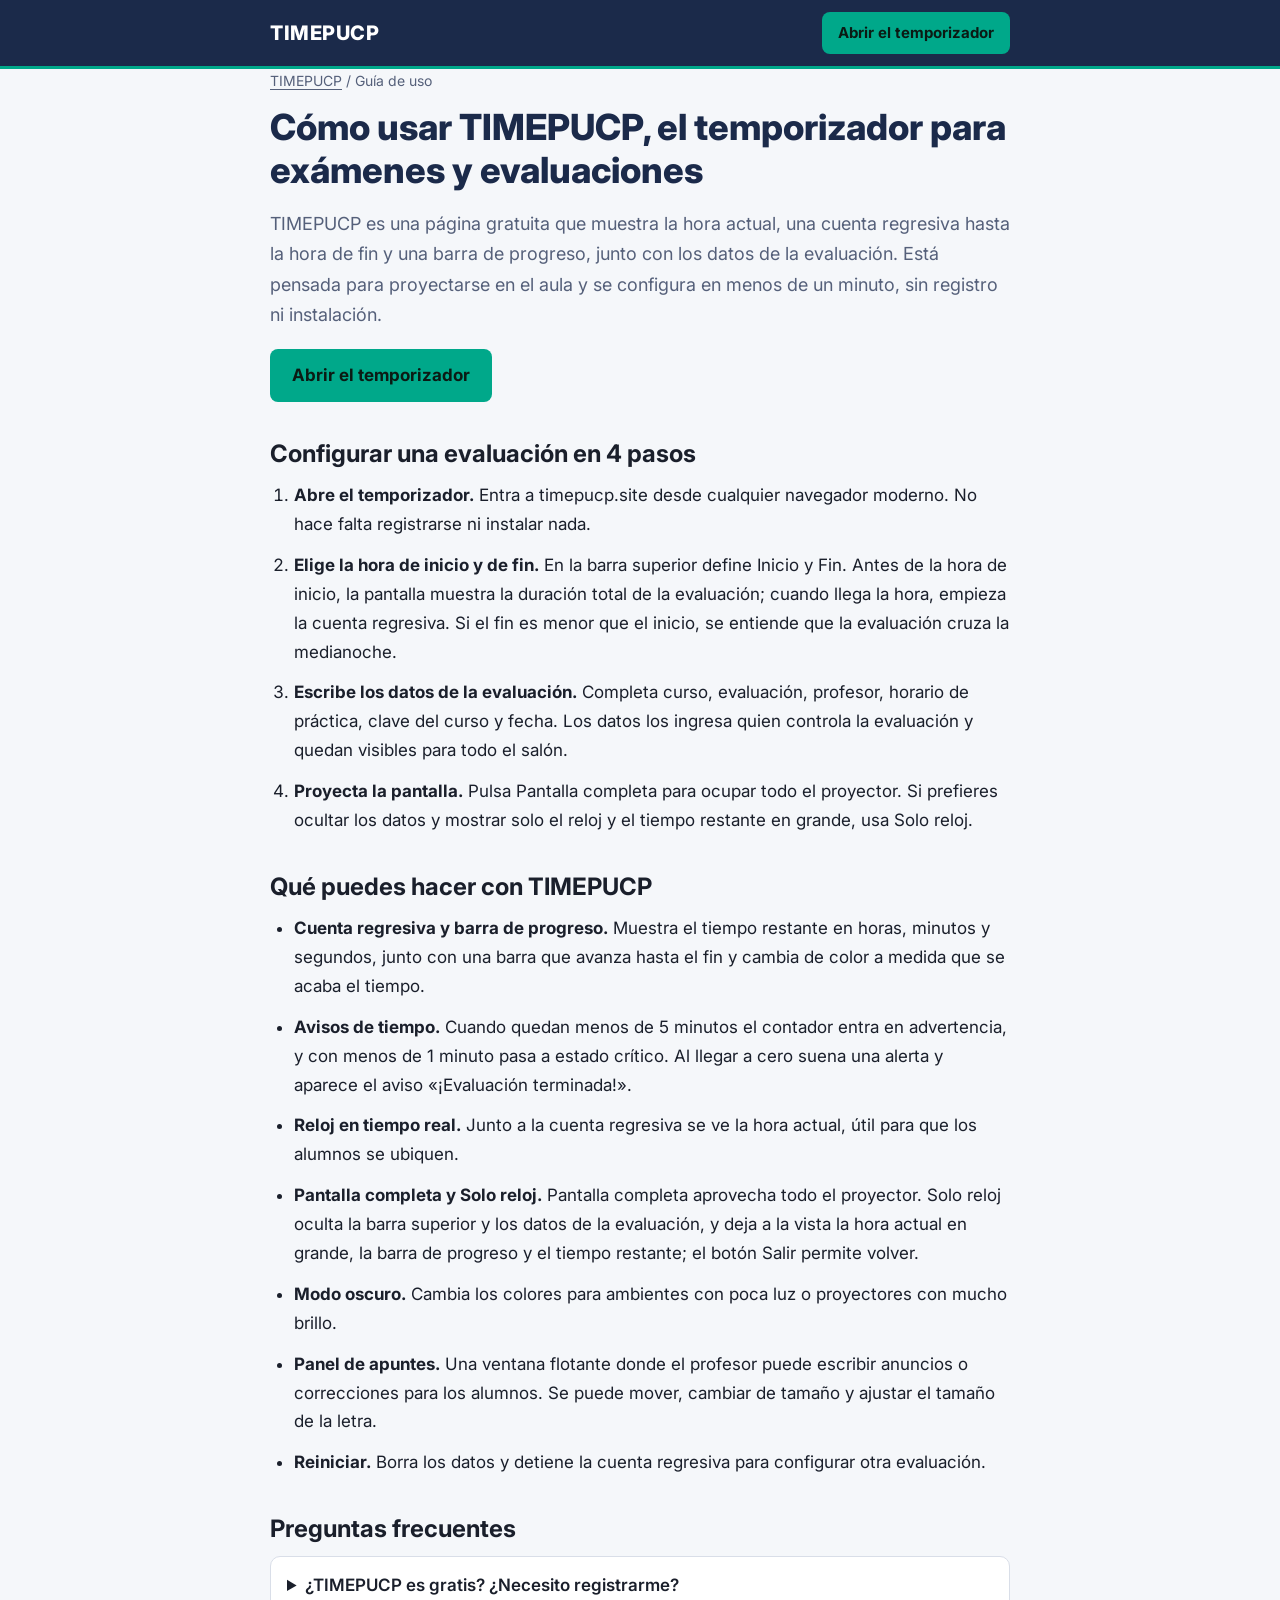
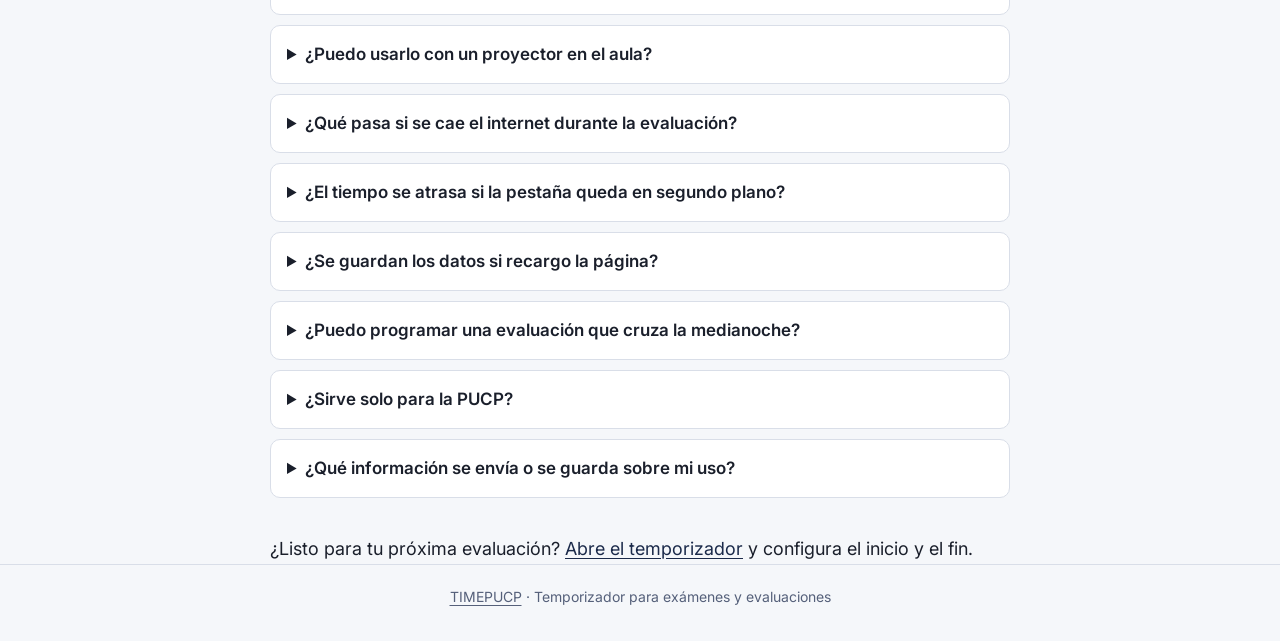
==== guia/index.html @ 98de023d "Prueba: página /guia/ y enlace en pie" ====
<!DOCTYPE html>
<html lang="es">

<head>
    <meta charset="UTF-8">
    <meta name="viewport" content="width=device-width, initial-scale=1.0">

    <title>Cómo usar TIMEPUCP: temporizador para exámenes y evaluaciones</title>
    <meta name="description" content="Guía de uso de TIMEPUCP, el temporizador gratuito para exámenes: configura inicio y fin, proyecta la cuenta regresiva en pantalla completa y resuelve tus dudas.">
    <meta name="robots" content="index, follow">
    <link rel="canonical" href="https://timepucp.site/guia/">

    <meta property="og:type" content="article">
    <meta property="og:url" content="https://timepucp.site/guia/">
    <meta property="og:title" content="Cómo usar TIMEPUCP: temporizador para exámenes y evaluaciones">
    <meta property="og:description" content="Guía de uso de TIMEPUCP, el temporizador gratuito para exámenes: configura inicio y fin, proyecta la cuenta regresiva en pantalla completa y resuelve tus dudas.">
    <meta property="og:image" content="https://timepucp.site/og-image.png">
    <meta property="og:image:width" content="1200">
    <meta property="og:image:height" content="630">
    <meta property="og:image:alt" content="TIMEPUCP, temporizador para exámenes y evaluaciones">
    <meta property="og:locale" content="es_PE">
    <meta property="og:site_name" content="TIMEPUCP">
    <meta name="twitter:card" content="summary_large_image">
    <meta name="twitter:title" content="Cómo usar TIMEPUCP: temporizador para exámenes y evaluaciones">
    <meta name="twitter:description" content="Guía de uso de TIMEPUCP, el temporizador gratuito para exámenes: configura inicio y fin, proyecta la cuenta regresiva en pantalla completa y resuelve tus dudas.">
    <meta name="twitter:image" content="https://timepucp.site/og-image.png">

    <script type="application/ld+json">
{
  "@context": "https://schema.org",
  "@type": "WebPage",
  "name": "Cómo usar TIMEPUCP: temporizador para exámenes y evaluaciones",
  "url": "https://timepucp.site/guia/",
  "description": "Guía de uso de TIMEPUCP, el temporizador gratuito para exámenes: configura inicio y fin, proyecta la cuenta regresiva en pantalla completa y resuelve tus dudas.",
  "inLanguage": "es",
  "isPartOf": {
    "@type": "WebSite",
    "name": "TIMEPUCP",
    "url": "https://timepucp.site/"
  }
}
    </script>
    <script type="application/ld+json">
{
  "@context": "https://schema.org",
  "@type": "FAQPage",
  "mainEntity": [
    {
      "@type": "Question",
      "name": "¿TIMEPUCP es gratis? ¿Necesito registrarme?",
      "acceptedAnswer": {
        "@type": "Answer",
        "text": "Es gratis y no requiere cuenta ni instalación. Basta con abrir timepucp.site en el navegador."
      }
    },
    {
      "@type": "Question",
      "name": "¿Puedo usarlo con un proyector en el aula?",
      "acceptedAnswer": {
        "@type": "Answer",
        "text": "Sí, está pensado para eso. Activa Pantalla completa para ocupar todo el proyector, o Solo reloj si prefieres ocultar los datos y mostrar el reloj, la barra de progreso y el tiempo restante en tamaño grande."
      }
    },
    {
      "@type": "Question",
      "name": "¿Qué pasa si se cae el internet durante la evaluación?",
      "acceptedAnswer": {
        "@type": "Answer",
        "text": "La cuenta regresiva se calcula con la hora del propio equipo, así que una vez cargada la página sigue funcionando aunque se pierda la conexión, siempre que no cierres ni recargues la pestaña."
      }
    },
    {
      "@type": "Question",
      "name": "¿El tiempo se atrasa si la pestaña queda en segundo plano?",
      "acceptedAnswer": {
        "@type": "Answer",
        "text": "No. En cada actualización el temporizador recalcula el tiempo restante con la hora real, por lo que el valor mostrado es correcto aunque la pestaña haya estado en segundo plano."
      }
    },
    {
      "@type": "Question",
      "name": "¿Se guardan los datos si recargo la página?",
      "acceptedAnswer": {
        "@type": "Answer",
        "text": "No. Cada vez que se abre o se recarga la página, esta empieza desde cero y no conserva los datos anteriores. Por eso conviene no recargar durante una evaluación en curso; si ocurre, vuelve a ingresar la hora de inicio y de fin."
      }
    },
    {
      "@type": "Question",
      "name": "¿Puedo programar una evaluación que cruza la medianoche?",
      "acceptedAnswer": {
        "@type": "Answer",
        "text": "Sí. Si la hora de fin es menor o igual que la de inicio, el temporizador entiende que el fin corresponde al día siguiente."
      }
    },
    {
      "@type": "Question",
      "name": "¿Sirve solo para la PUCP?",
      "acceptedAnswer": {
        "@type": "Answer",
        "text": "Está pensado para aulas de la PUCP, pero no depende de ninguna institución: sirve para cualquier evaluación con tiempo limitado."
      }
    },
    {
      "@type": "Question",
      "name": "¿Qué información se envía o se guarda sobre mi uso?",
      "acceptedAnswer": {
        "@type": "Answer",
        "text": "Los datos que escribes (curso, profesor, horario, clave) se quedan en tu navegador y no se envían. Se usa Google Analytics solo para estadísticas generales de uso, como cuántas evaluaciones se inician o con qué tamaño de pantalla."
      }
    }
  ]
}
    </script>
    <script type="application/ld+json">
{
  "@context": "https://schema.org",
  "@type": "BreadcrumbList",
  "itemListElement": [
    {
      "@type": "ListItem",
      "position": 1,
      "name": "TIMEPUCP",
      "item": "https://timepucp.site/"
    },
    {
      "@type": "ListItem",
      "position": 2,
      "name": "Guía de uso",
      "item": "https://timepucp.site/guia/"
    }
  ]
}
    </script>

    <link rel="icon" type="image/x-icon" href="../favicon.ico">
    <link rel="icon" type="image/png" sizes="48x48" href="../favicon-48x48.png">
    <link rel="apple-touch-icon" sizes="180x180" href="../apple-touch-icon.png">
    <link rel="manifest" href="../site.webmanifest">
    <meta name="theme-color" content="#1B2A4A">

    <link rel="preconnect" href="https://fonts.googleapis.com">
    <link rel="preconnect" href="https://fonts.gstatic.com" crossorigin>
    <link href="https://fonts.googleapis.com/css2?family=Inter:wght@400;600;700;800&display=swap" rel="stylesheet">
    <link rel="stylesheet" href="../css/guia.css">

    <!-- Google Analytics -->
    <script async src="https://www.googletagmanager.com/gtag/js?id=G-T51YWYV1H6"></script>
    <script>
      window.dataLayer = window.dataLayer || [];
      function gtag(){dataLayer.push(arguments);}
      gtag('js', new Date());
      gtag('config', 'G-T51YWYV1H6');
    </script>
</head>

<body>
    <header class="barra">
        <div class="contenedor barra-interior">
            <a class="marca" href="../">TIMEPUCP</a>
            <a class="boton" href="../">Abrir el temporizador</a>
        </div>
    </header>

    <main class="contenedor">
        <nav class="migas" aria-label="Ruta de navegación">
            <a href="../">TIMEPUCP</a> <span aria-hidden="true">/</span> Guía de uso
        </nav>

        <h1>Cómo usar TIMEPUCP, el temporizador para exámenes y evaluaciones</h1>
        <p class="intro">TIMEPUCP es una página gratuita que muestra la hora actual, una cuenta regresiva hasta la hora de fin y una barra de progreso, junto con los datos de la evaluación. Está pensada para proyectarse en el aula y se configura en menos de un minuto, sin registro ni instalación.</p>

        <p><a class="boton boton-grande" href="../">Abrir el temporizador</a></p>

        <h2>Configurar una evaluación en 4 pasos</h2>
        <ol class="pasos">
        <li><strong>Abre el temporizador.</strong> Entra a timepucp.site desde cualquier navegador moderno. No hace falta registrarse ni instalar nada.</li>
        <li><strong>Elige la hora de inicio y de fin.</strong> En la barra superior define Inicio y Fin. Antes de la hora de inicio, la pantalla muestra la duración total de la evaluación; cuando llega la hora, empieza la cuenta regresiva. Si el fin es menor que el inicio, se entiende que la evaluación cruza la medianoche.</li>
        <li><strong>Escribe los datos de la evaluación.</strong> Completa curso, evaluación, profesor, horario de práctica, clave del curso y fecha. Los datos los ingresa quien controla la evaluación y quedan visibles para todo el salón.</li>
        <li><strong>Proyecta la pantalla.</strong> Pulsa Pantalla completa para ocupar todo el proyector. Si prefieres ocultar los datos y mostrar solo el reloj y el tiempo restante en grande, usa Solo reloj.</li>
        </ol>

        <h2>Qué puedes hacer con TIMEPUCP</h2>
        <ul class="funciones">
        <li><strong>Cuenta regresiva y barra de progreso.</strong> Muestra el tiempo restante en horas, minutos y segundos, junto con una barra que avanza hasta el fin y cambia de color a medida que se acaba el tiempo.</li>
        <li><strong>Avisos de tiempo.</strong> Cuando quedan menos de 5 minutos el contador entra en advertencia, y con menos de 1 minuto pasa a estado crítico. Al llegar a cero suena una alerta y aparece el aviso «¡Evaluación terminada!».</li>
        <li><strong>Reloj en tiempo real.</strong> Junto a la cuenta regresiva se ve la hora actual, útil para que los alumnos se ubiquen.</li>
        <li><strong>Pantalla completa y Solo reloj.</strong> Pantalla completa aprovecha todo el proyector. Solo reloj oculta la barra superior y los datos de la evaluación, y deja a la vista la hora actual en grande, la barra de progreso y el tiempo restante; el botón Salir permite volver.</li>
        <li><strong>Modo oscuro.</strong> Cambia los colores para ambientes con poca luz o proyectores con mucho brillo.</li>
        <li><strong>Panel de apuntes.</strong> Una ventana flotante donde el profesor puede escribir anuncios o correcciones para los alumnos. Se puede mover, cambiar de tamaño y ajustar el tamaño de la letra.</li>
        <li><strong>Reiniciar.</strong> Borra los datos y detiene la cuenta regresiva para configurar otra evaluación.</li>
        </ul>

        <h2>Preguntas frecuentes</h2>
        <div class="faq">
        <details>
          <summary>¿TIMEPUCP es gratis? ¿Necesito registrarme?</summary>
          <p>Es gratis y no requiere cuenta ni instalación. Basta con abrir timepucp.site en el navegador.</p>
        </details>
        <details>
          <summary>¿Puedo usarlo con un proyector en el aula?</summary>
          <p>Sí, está pensado para eso. Activa Pantalla completa para ocupar todo el proyector, o Solo reloj si prefieres ocultar los datos y mostrar el reloj, la barra de progreso y el tiempo restante en tamaño grande.</p>
        </details>
        <details>
          <summary>¿Qué pasa si se cae el internet durante la evaluación?</summary>
          <p>La cuenta regresiva se calcula con la hora del propio equipo, así que una vez cargada la página sigue funcionando aunque se pierda la conexión, siempre que no cierres ni recargues la pestaña.</p>
        </details>
        <details>
          <summary>¿El tiempo se atrasa si la pestaña queda en segundo plano?</summary>
          <p>No. En cada actualización el temporizador recalcula el tiempo restante con la hora real, por lo que el valor mostrado es correcto aunque la pestaña haya estado en segundo plano.</p>
        </details>
        <details>
          <summary>¿Se guardan los datos si recargo la página?</summary>
          <p>No. Cada vez que se abre o se recarga la página, esta empieza desde cero y no conserva los datos anteriores. Por eso conviene no recargar durante una evaluación en curso; si ocurre, vuelve a ingresar la hora de inicio y de fin.</p>
        </details>
        <details>
          <summary>¿Puedo programar una evaluación que cruza la medianoche?</summary>
          <p>Sí. Si la hora de fin es menor o igual que la de inicio, el temporizador entiende que el fin corresponde al día siguiente.</p>
        </details>
        <details>
          <summary>¿Sirve solo para la PUCP?</summary>
          <p>Está pensado para aulas de la PUCP, pero no depende de ninguna institución: sirve para cualquier evaluación con tiempo limitado.</p>
        </details>
        <details>
          <summary>¿Qué información se envía o se guarda sobre mi uso?</summary>
          <p>Los datos que escribes (curso, profesor, horario, clave) se quedan en tu navegador y no se envían. Se usa Google Analytics solo para estadísticas generales de uso, como cuántas evaluaciones se inician o con qué tamaño de pantalla.</p>
        </details>
        </div>

        <p class="cierre">¿Listo para tu próxima evaluación? <a href="../">Abre el temporizador</a> y configura el inicio y el fin.</p>
    </main>

    <footer class="pie">
        <div class="contenedor">
            <a href="../">TIMEPUCP</a> · Temporizador para exámenes y evaluaciones
        </div>
    </footer>
</body>

</html>
---- css/guia.css ----
/* Estilos de la guía (/guia/). Independientes de css/styles.css para no afectar al temporizador. */
:root {
    --primary: #1B2A4A;
    --primary-dark: #132038;
    --accent: #00a88a;
    --bg: #f5f7fa;
    --surface: #ffffff;
    --text: #1a1f2b;
    --muted: #55607a;
    --border: #d9dee8;
}
@media (prefers-color-scheme: dark) {
    :root {
        --bg: #121212;
        --surface: #1e1e1e;
        --text: #f0f0f0;
        --muted: #aab3c5;
        --border: #3a3f4b;
        --accent: #00ffcc;
    }
}
* { box-sizing: border-box; margin: 0; padding: 0; }
html { scroll-behavior: smooth; }
body {
    font-family: 'Inter', -apple-system, BlinkMacSystemFont, 'Segoe UI', Arial, sans-serif;
    background: var(--bg);
    color: var(--text);
    line-height: 1.7;
    font-size: 17px;
}
.contenedor { max-width: 780px; margin: 0 auto; padding: 0 20px; }
a { color: var(--primary); text-underline-offset: 3px; }
@media (prefers-color-scheme: dark) { a { color: #8ab4ff; } }

.barra { background: var(--primary); border-bottom: 3px solid var(--accent); }
.barra-interior { display: flex; align-items: center; justify-content: space-between; padding-top: 12px; padding-bottom: 12px; gap: 12px; }
.marca { color: #fff; font-weight: 800; letter-spacing: .5px; text-decoration: none; font-size: 20px; }

.boton {
    display: inline-block; background: var(--accent); color: #0b1a14 !important;
    font-weight: 700; text-decoration: none; padding: 8px 16px; border-radius: 8px; font-size: 15px;
}
.boton:hover, .boton:focus-visible { filter: brightness(1.08); outline: 2px solid #fff; outline-offset: 2px; }
.boton-grande { padding: 12px 22px; font-size: 17px; }

main { padding-top: 28px; padding-bottom: 40px; }
.migas { font-size: 14px; color: var(--muted); margin-bottom: 14px; }
.migas a { color: var(--muted); }
h1 { font-size: clamp(26px, 4.5vw, 36px); line-height: 1.2; font-weight: 800; margin-bottom: 16px; color: var(--primary); }
@media (prefers-color-scheme: dark) { h1 { color: #fff; } }
h2 { font-size: 24px; line-height: 1.3; margin: 36px 0 12px; font-weight: 700; }
.intro { font-size: 18px; color: var(--muted); margin-bottom: 18px; }

.pasos, .funciones { padding-left: 24px; }
.pasos li, .funciones li { margin-bottom: 12px; }

.faq details {
    background: var(--surface); border: 1px solid var(--border); border-radius: 10px;
    margin-bottom: 10px; padding: 0 16px;
}
.faq summary { cursor: pointer; font-weight: 600; padding: 14px 0; }
.faq p { padding-bottom: 14px; color: var(--muted); }
.cierre { margin-top: 36px; font-size: 18px; }

.pie { border-top: 1px solid var(--border); padding: 20px 0 32px; color: var(--muted); font-size: 14px; text-align: center; }
.pie a { color: var(--muted); }
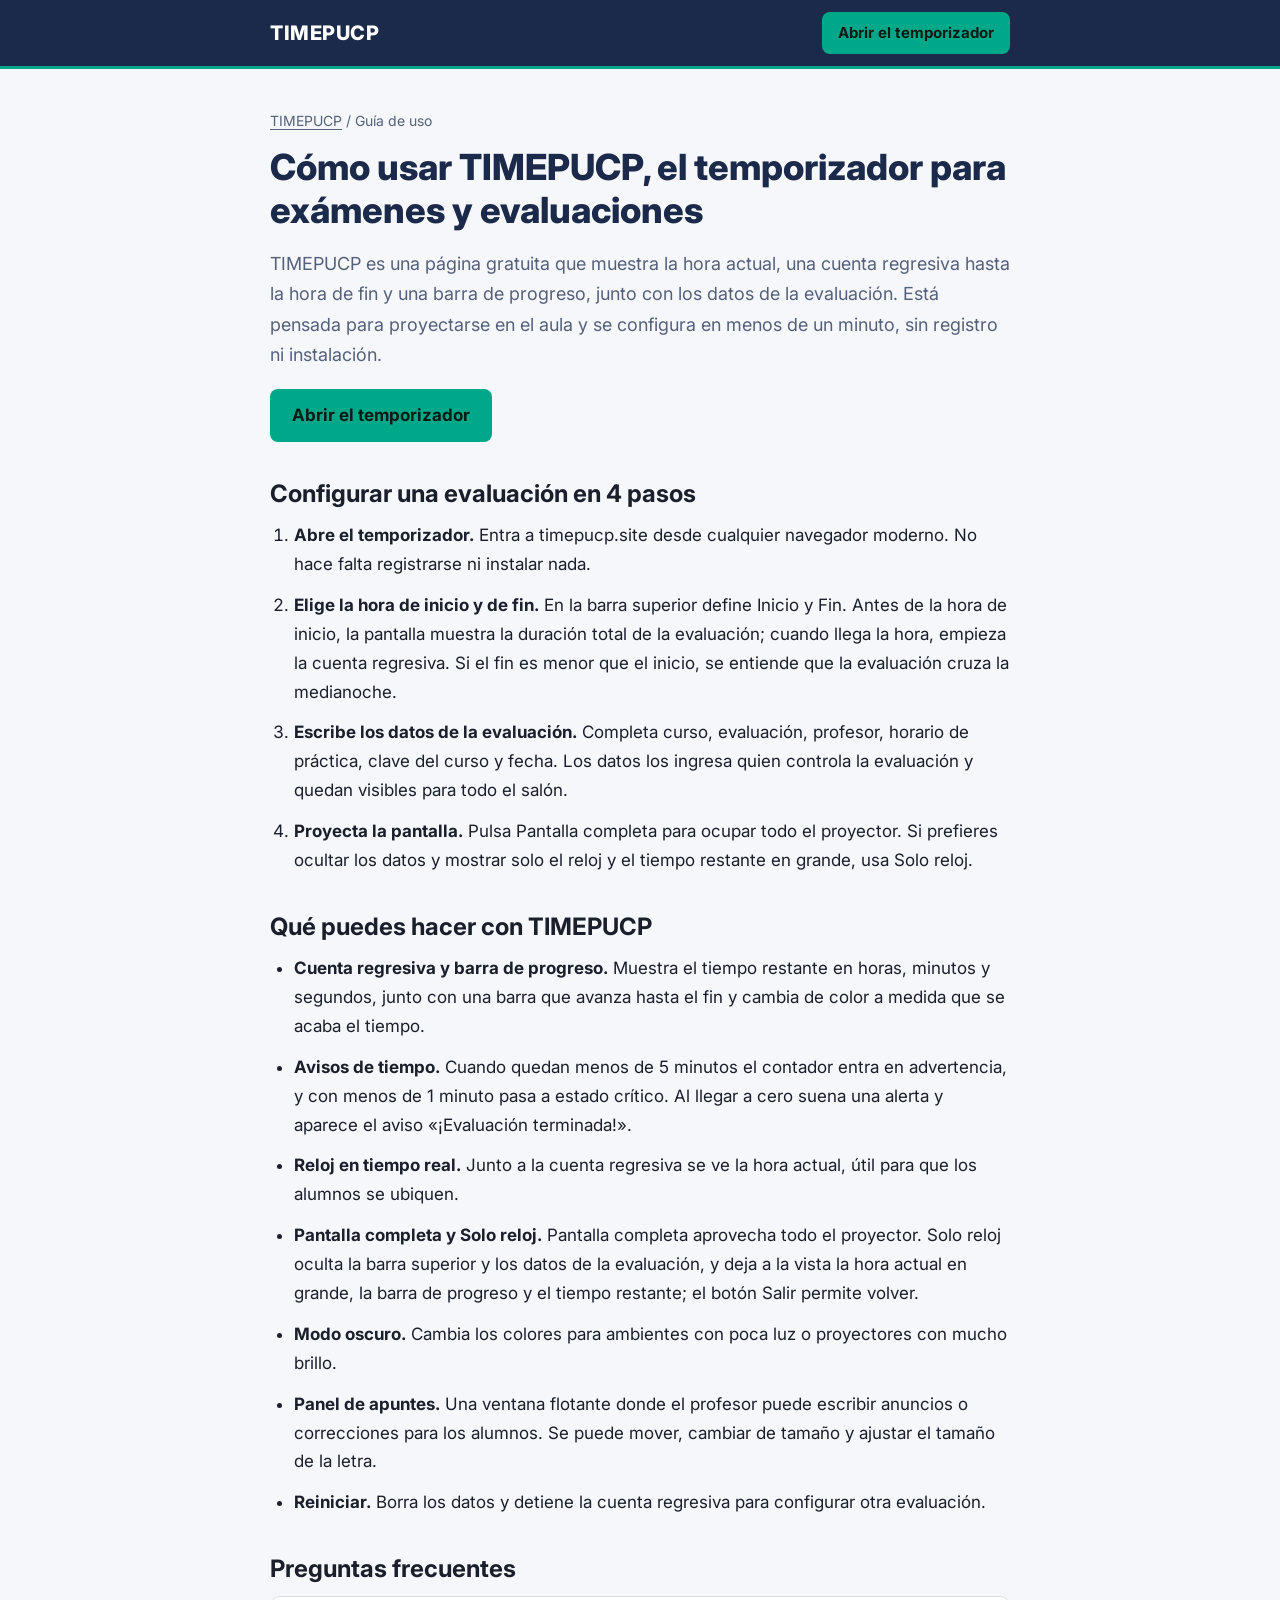
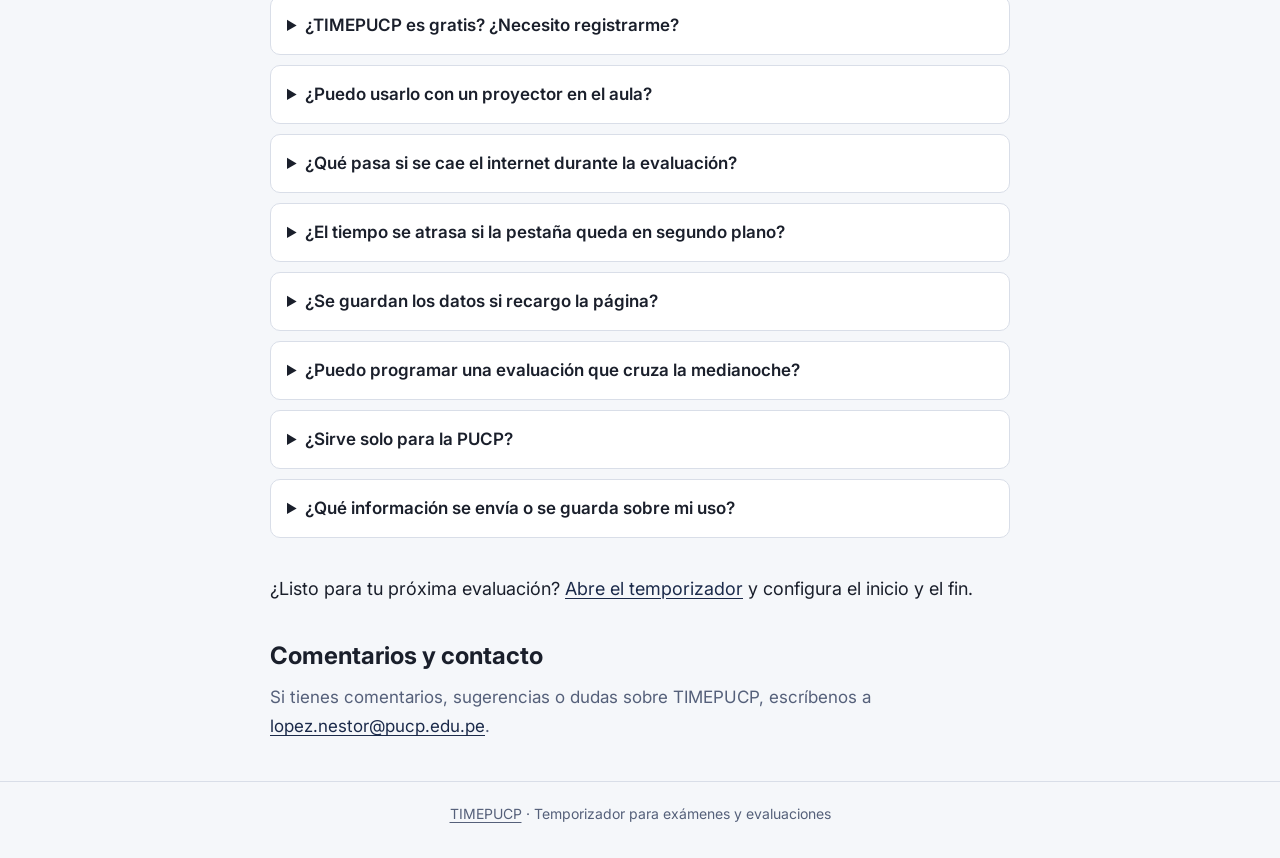
==== commit 9d3c9f04: "Guía: más espacio superior y correo de contacto" ====
--- a/guia/index.html
+++ b/guia/index.html
@@ -228,6 +228,11 @@
         </div>
 
         <p class="cierre">¿Listo para tu próxima evaluación? <a href="../">Abre el temporizador</a> y configura el inicio y el fin.</p>
+
+        <section class="contacto" aria-labelledby="contacto-titulo">
+            <h2 id="contacto-titulo">Comentarios y contacto</h2>
+            <p>Si tienes comentarios, sugerencias o dudas sobre TIMEPUCP, escríbenos a <a href="mailto:lopez.nestor@pucp.edu.pe">lopez.nestor@pucp.edu.pe</a>.</p>
+        </section>
     </main>
 
     <footer class="pie">
--- a/css/guia.css
+++ b/css/guia.css
@@ -43,7 +43,7 @@
 .boton:hover, .boton:focus-visible { filter: brightness(1.08); outline: 2px solid #fff; outline-offset: 2px; }
 .boton-grande { padding: 12px 22px; font-size: 17px; }
 
-main { padding-top: 28px; padding-bottom: 40px; }
+main.contenedor { padding-top: 40px; padding-bottom: 40px; }
 .migas { font-size: 14px; color: var(--muted); margin-bottom: 14px; }
 .migas a { color: var(--muted); }
 h1 { font-size: clamp(26px, 4.5vw, 36px); line-height: 1.2; font-weight: 800; margin-bottom: 16px; color: var(--primary); }
@@ -61,6 +61,8 @@
 .faq summary { cursor: pointer; font-weight: 600; padding: 14px 0; }
 .faq p { padding-bottom: 14px; color: var(--muted); }
 .cierre { margin-top: 36px; font-size: 18px; }
+.contacto { margin-top: 8px; }
+.contacto p { color: var(--muted); }
 
 .pie { border-top: 1px solid var(--border); padding: 20px 0 32px; color: var(--muted); font-size: 14px; text-align: center; }
 .pie a { color: var(--muted); }
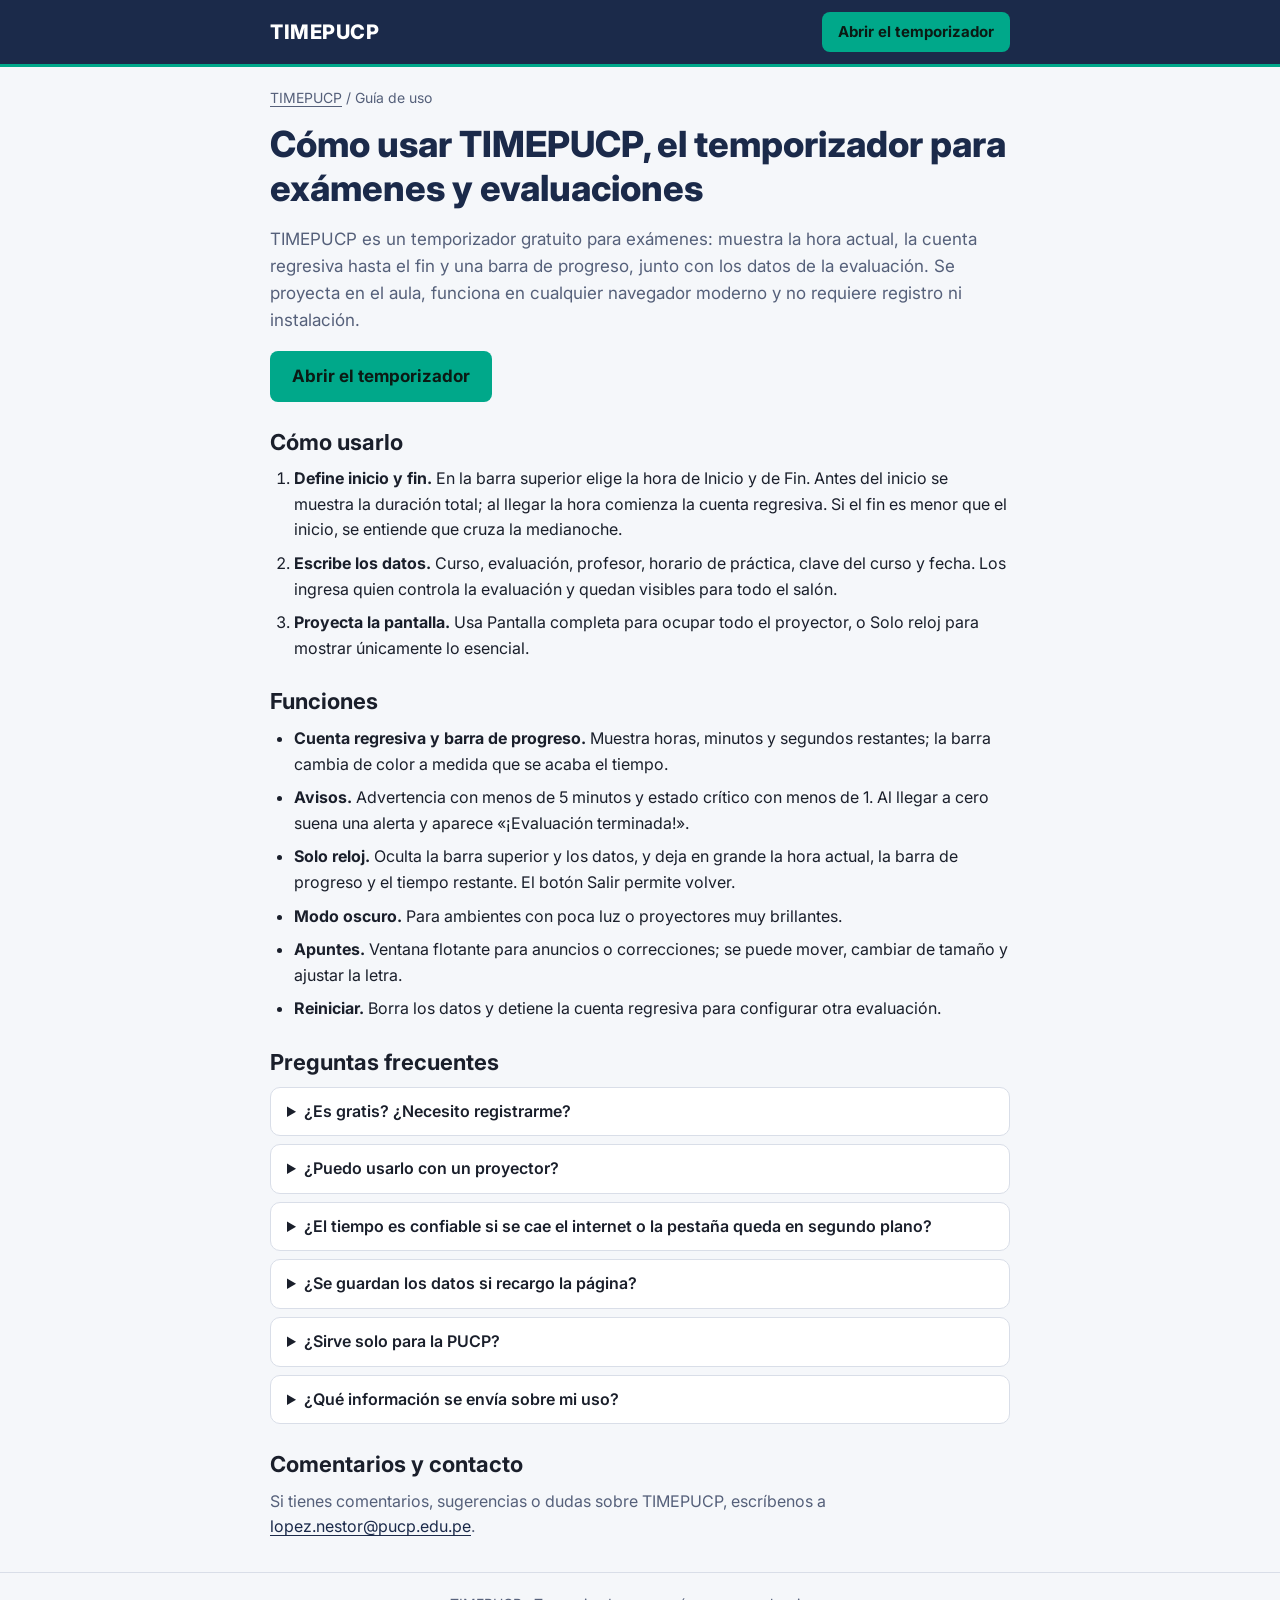
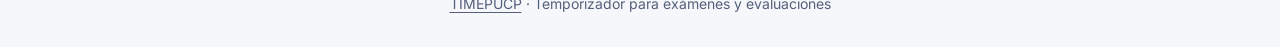
==== commit 4195fde2: "Guía más breve, espaciados y enlace en pestaña nueva" ====
--- a/guia/index.html
+++ b/guia/index.html
@@ -47,34 +47,26 @@
   "mainEntity": [
     {
       "@type": "Question",
-      "name": "¿TIMEPUCP es gratis? ¿Necesito registrarme?",
-      "acceptedAnswer": {
-        "@type": "Answer",
-        "text": "Es gratis y no requiere cuenta ni instalación. Basta con abrir timepucp.site en el navegador."
-      }
-    },
-    {
-      "@type": "Question",
-      "name": "¿Puedo usarlo con un proyector en el aula?",
-      "acceptedAnswer": {
-        "@type": "Answer",
-        "text": "Sí, está pensado para eso. Activa Pantalla completa para ocupar todo el proyector, o Solo reloj si prefieres ocultar los datos y mostrar el reloj, la barra de progreso y el tiempo restante en tamaño grande."
-      }
-    },
-    {
-      "@type": "Question",
-      "name": "¿Qué pasa si se cae el internet durante la evaluación?",
-      "acceptedAnswer": {
-        "@type": "Answer",
-        "text": "La cuenta regresiva se calcula con la hora del propio equipo, así que una vez cargada la página sigue funcionando aunque se pierda la conexión, siempre que no cierres ni recargues la pestaña."
-      }
-    },
-    {
-      "@type": "Question",
-      "name": "¿El tiempo se atrasa si la pestaña queda en segundo plano?",
-      "acceptedAnswer": {
-        "@type": "Answer",
-        "text": "No. En cada actualización el temporizador recalcula el tiempo restante con la hora real, por lo que el valor mostrado es correcto aunque la pestaña haya estado en segundo plano."
+      "name": "¿Es gratis? ¿Necesito registrarme?",
+      "acceptedAnswer": {
+        "@type": "Answer",
+        "text": "Es gratis y no requiere cuenta ni instalación: basta con abrir timepucp.site en el navegador."
+      }
+    },
+    {
+      "@type": "Question",
+      "name": "¿Puedo usarlo con un proyector?",
+      "acceptedAnswer": {
+        "@type": "Answer",
+        "text": "Sí, está pensado para eso. Usa Pantalla completa o Solo reloj."
+      }
+    },
+    {
+      "@type": "Question",
+      "name": "¿El tiempo es confiable si se cae el internet o la pestaña queda en segundo plano?",
+      "acceptedAnswer": {
+        "@type": "Answer",
+        "text": "Sí. En cada actualización se recalcula el tiempo restante con la hora del equipo, así que sigue correcto sin conexión o con la pestaña en segundo plano, siempre que no cierres ni recargues la página."
       }
     },
     {
@@ -82,15 +74,7 @@
       "name": "¿Se guardan los datos si recargo la página?",
       "acceptedAnswer": {
         "@type": "Answer",
-        "text": "No. Cada vez que se abre o se recarga la página, esta empieza desde cero y no conserva los datos anteriores. Por eso conviene no recargar durante una evaluación en curso; si ocurre, vuelve a ingresar la hora de inicio y de fin."
-      }
-    },
-    {
-      "@type": "Question",
-      "name": "¿Puedo programar una evaluación que cruza la medianoche?",
-      "acceptedAnswer": {
-        "@type": "Answer",
-        "text": "Sí. Si la hora de fin es menor o igual que la de inicio, el temporizador entiende que el fin corresponde al día siguiente."
+        "text": "No. Cada vez que se abre o se recarga la página empieza desde cero. Evita recargar durante una evaluación; si ocurre, vuelve a ingresar la hora de inicio y de fin."
       }
     },
     {
@@ -103,10 +87,10 @@
     },
     {
       "@type": "Question",
-      "name": "¿Qué información se envía o se guarda sobre mi uso?",
-      "acceptedAnswer": {
-        "@type": "Answer",
-        "text": "Los datos que escribes (curso, profesor, horario, clave) se quedan en tu navegador y no se envían. Se usa Google Analytics solo para estadísticas generales de uso, como cuántas evaluaciones se inician o con qué tamaño de pantalla."
+      "name": "¿Qué información se envía sobre mi uso?",
+      "acceptedAnswer": {
+        "@type": "Answer",
+        "text": "Los datos que escribes (curso, profesor, horario, clave) se quedan en tu navegador y no se envían. Se usa Google Analytics solo para estadísticas generales, como cuántas evaluaciones se inician o con qué tamaño de pantalla."
       }
     }
   ]
@@ -168,66 +152,54 @@
         </nav>
 
         <h1>Cómo usar TIMEPUCP, el temporizador para exámenes y evaluaciones</h1>
-        <p class="intro">TIMEPUCP es una página gratuita que muestra la hora actual, una cuenta regresiva hasta la hora de fin y una barra de progreso, junto con los datos de la evaluación. Está pensada para proyectarse en el aula y se configura en menos de un minuto, sin registro ni instalación.</p>
+        <p class="intro">TIMEPUCP es un temporizador gratuito para exámenes: muestra la hora actual, la cuenta regresiva hasta el fin y una barra de progreso, junto con los datos de la evaluación. Se proyecta en el aula, funciona en cualquier navegador moderno y no requiere registro ni instalación.</p>
 
         <p><a class="boton boton-grande" href="../">Abrir el temporizador</a></p>
 
-        <h2>Configurar una evaluación en 4 pasos</h2>
+        <h2>Cómo usarlo</h2>
         <ol class="pasos">
-        <li><strong>Abre el temporizador.</strong> Entra a timepucp.site desde cualquier navegador moderno. No hace falta registrarse ni instalar nada.</li>
-        <li><strong>Elige la hora de inicio y de fin.</strong> En la barra superior define Inicio y Fin. Antes de la hora de inicio, la pantalla muestra la duración total de la evaluación; cuando llega la hora, empieza la cuenta regresiva. Si el fin es menor que el inicio, se entiende que la evaluación cruza la medianoche.</li>
-        <li><strong>Escribe los datos de la evaluación.</strong> Completa curso, evaluación, profesor, horario de práctica, clave del curso y fecha. Los datos los ingresa quien controla la evaluación y quedan visibles para todo el salón.</li>
-        <li><strong>Proyecta la pantalla.</strong> Pulsa Pantalla completa para ocupar todo el proyector. Si prefieres ocultar los datos y mostrar solo el reloj y el tiempo restante en grande, usa Solo reloj.</li>
+        <li><strong>Define inicio y fin.</strong> En la barra superior elige la hora de Inicio y de Fin. Antes del inicio se muestra la duración total; al llegar la hora comienza la cuenta regresiva. Si el fin es menor que el inicio, se entiende que cruza la medianoche.</li>
+        <li><strong>Escribe los datos.</strong> Curso, evaluación, profesor, horario de práctica, clave del curso y fecha. Los ingresa quien controla la evaluación y quedan visibles para todo el salón.</li>
+        <li><strong>Proyecta la pantalla.</strong> Usa Pantalla completa para ocupar todo el proyector, o Solo reloj para mostrar únicamente lo esencial.</li>
         </ol>
 
-        <h2>Qué puedes hacer con TIMEPUCP</h2>
+        <h2>Funciones</h2>
         <ul class="funciones">
-        <li><strong>Cuenta regresiva y barra de progreso.</strong> Muestra el tiempo restante en horas, minutos y segundos, junto con una barra que avanza hasta el fin y cambia de color a medida que se acaba el tiempo.</li>
-        <li><strong>Avisos de tiempo.</strong> Cuando quedan menos de 5 minutos el contador entra en advertencia, y con menos de 1 minuto pasa a estado crítico. Al llegar a cero suena una alerta y aparece el aviso «¡Evaluación terminada!».</li>
-        <li><strong>Reloj en tiempo real.</strong> Junto a la cuenta regresiva se ve la hora actual, útil para que los alumnos se ubiquen.</li>
-        <li><strong>Pantalla completa y Solo reloj.</strong> Pantalla completa aprovecha todo el proyector. Solo reloj oculta la barra superior y los datos de la evaluación, y deja a la vista la hora actual en grande, la barra de progreso y el tiempo restante; el botón Salir permite volver.</li>
-        <li><strong>Modo oscuro.</strong> Cambia los colores para ambientes con poca luz o proyectores con mucho brillo.</li>
-        <li><strong>Panel de apuntes.</strong> Una ventana flotante donde el profesor puede escribir anuncios o correcciones para los alumnos. Se puede mover, cambiar de tamaño y ajustar el tamaño de la letra.</li>
+        <li><strong>Cuenta regresiva y barra de progreso.</strong> Muestra horas, minutos y segundos restantes; la barra cambia de color a medida que se acaba el tiempo.</li>
+        <li><strong>Avisos.</strong> Advertencia con menos de 5 minutos y estado crítico con menos de 1. Al llegar a cero suena una alerta y aparece «¡Evaluación terminada!».</li>
+        <li><strong>Solo reloj.</strong> Oculta la barra superior y los datos, y deja en grande la hora actual, la barra de progreso y el tiempo restante. El botón Salir permite volver.</li>
+        <li><strong>Modo oscuro.</strong> Para ambientes con poca luz o proyectores muy brillantes.</li>
+        <li><strong>Apuntes.</strong> Ventana flotante para anuncios o correcciones; se puede mover, cambiar de tamaño y ajustar la letra.</li>
         <li><strong>Reiniciar.</strong> Borra los datos y detiene la cuenta regresiva para configurar otra evaluación.</li>
         </ul>
 
         <h2>Preguntas frecuentes</h2>
         <div class="faq">
         <details>
-          <summary>¿TIMEPUCP es gratis? ¿Necesito registrarme?</summary>
-          <p>Es gratis y no requiere cuenta ni instalación. Basta con abrir timepucp.site en el navegador.</p>
-        </details>
-        <details>
-          <summary>¿Puedo usarlo con un proyector en el aula?</summary>
-          <p>Sí, está pensado para eso. Activa Pantalla completa para ocupar todo el proyector, o Solo reloj si prefieres ocultar los datos y mostrar el reloj, la barra de progreso y el tiempo restante en tamaño grande.</p>
-        </details>
-        <details>
-          <summary>¿Qué pasa si se cae el internet durante la evaluación?</summary>
-          <p>La cuenta regresiva se calcula con la hora del propio equipo, así que una vez cargada la página sigue funcionando aunque se pierda la conexión, siempre que no cierres ni recargues la pestaña.</p>
-        </details>
-        <details>
-          <summary>¿El tiempo se atrasa si la pestaña queda en segundo plano?</summary>
-          <p>No. En cada actualización el temporizador recalcula el tiempo restante con la hora real, por lo que el valor mostrado es correcto aunque la pestaña haya estado en segundo plano.</p>
+          <summary>¿Es gratis? ¿Necesito registrarme?</summary>
+          <p>Es gratis y no requiere cuenta ni instalación: basta con abrir timepucp.site en el navegador.</p>
+        </details>
+        <details>
+          <summary>¿Puedo usarlo con un proyector?</summary>
+          <p>Sí, está pensado para eso. Usa Pantalla completa o Solo reloj.</p>
+        </details>
+        <details>
+          <summary>¿El tiempo es confiable si se cae el internet o la pestaña queda en segundo plano?</summary>
+          <p>Sí. En cada actualización se recalcula el tiempo restante con la hora del equipo, así que sigue correcto sin conexión o con la pestaña en segundo plano, siempre que no cierres ni recargues la página.</p>
         </details>
         <details>
           <summary>¿Se guardan los datos si recargo la página?</summary>
-          <p>No. Cada vez que se abre o se recarga la página, esta empieza desde cero y no conserva los datos anteriores. Por eso conviene no recargar durante una evaluación en curso; si ocurre, vuelve a ingresar la hora de inicio y de fin.</p>
-        </details>
-        <details>
-          <summary>¿Puedo programar una evaluación que cruza la medianoche?</summary>
-          <p>Sí. Si la hora de fin es menor o igual que la de inicio, el temporizador entiende que el fin corresponde al día siguiente.</p>
+          <p>No. Cada vez que se abre o se recarga la página empieza desde cero. Evita recargar durante una evaluación; si ocurre, vuelve a ingresar la hora de inicio y de fin.</p>
         </details>
         <details>
           <summary>¿Sirve solo para la PUCP?</summary>
           <p>Está pensado para aulas de la PUCP, pero no depende de ninguna institución: sirve para cualquier evaluación con tiempo limitado.</p>
         </details>
         <details>
-          <summary>¿Qué información se envía o se guarda sobre mi uso?</summary>
-          <p>Los datos que escribes (curso, profesor, horario, clave) se quedan en tu navegador y no se envían. Se usa Google Analytics solo para estadísticas generales de uso, como cuántas evaluaciones se inician o con qué tamaño de pantalla.</p>
+          <summary>¿Qué información se envía sobre mi uso?</summary>
+          <p>Los datos que escribes (curso, profesor, horario, clave) se quedan en tu navegador y no se envían. Se usa Google Analytics solo para estadísticas generales, como cuántas evaluaciones se inician o con qué tamaño de pantalla.</p>
         </details>
         </div>
-
-        <p class="cierre">¿Listo para tu próxima evaluación? <a href="../">Abre el temporizador</a> y configura el inicio y el fin.</p>
 
         <section class="contacto" aria-labelledby="contacto-titulo">
             <h2 id="contacto-titulo">Comentarios y contacto</h2>
--- a/css/guia.css
+++ b/css/guia.css
@@ -25,8 +25,8 @@
     font-family: 'Inter', -apple-system, BlinkMacSystemFont, 'Segoe UI', Arial, sans-serif;
     background: var(--bg);
     color: var(--text);
-    line-height: 1.7;
-    font-size: 17px;
+    line-height: 1.6;
+    font-size: 16px;
 }
 .contenedor { max-width: 780px; margin: 0 auto; padding: 0 20px; }
 a { color: var(--primary); text-underline-offset: 3px; }
@@ -43,25 +43,24 @@
 .boton:hover, .boton:focus-visible { filter: brightness(1.08); outline: 2px solid #fff; outline-offset: 2px; }
 .boton-grande { padding: 12px 22px; font-size: 17px; }
 
-main.contenedor { padding-top: 40px; padding-bottom: 40px; }
+main.contenedor { padding-top: 20px; padding-bottom: 32px; }
 .migas { font-size: 14px; color: var(--muted); margin-bottom: 14px; }
 .migas a { color: var(--muted); }
 h1 { font-size: clamp(26px, 4.5vw, 36px); line-height: 1.2; font-weight: 800; margin-bottom: 16px; color: var(--primary); }
 @media (prefers-color-scheme: dark) { h1 { color: #fff; } }
-h2 { font-size: 24px; line-height: 1.3; margin: 36px 0 12px; font-weight: 700; }
-.intro { font-size: 18px; color: var(--muted); margin-bottom: 18px; }
+h2 { font-size: 22px; line-height: 1.3; margin: 26px 0 10px; font-weight: 700; }
+.intro { font-size: 17px; color: var(--muted); margin-bottom: 16px; }
 
 .pasos, .funciones { padding-left: 24px; }
-.pasos li, .funciones li { margin-bottom: 12px; }
+.pasos li, .funciones li { margin-bottom: 8px; }
 
 .faq details {
     background: var(--surface); border: 1px solid var(--border); border-radius: 10px;
-    margin-bottom: 10px; padding: 0 16px;
+    margin-bottom: 8px; padding: 0 16px;
 }
-.faq summary { cursor: pointer; font-weight: 600; padding: 14px 0; }
-.faq p { padding-bottom: 14px; color: var(--muted); }
-.cierre { margin-top: 36px; font-size: 18px; }
-.contacto { margin-top: 8px; }
+.faq summary { cursor: pointer; font-weight: 600; padding: 11px 0; }
+.faq p { padding-bottom: 12px; color: var(--muted); }
+.contacto { margin-top: 4px; }
 .contacto p { color: var(--muted); }
 
 .pie { border-top: 1px solid var(--border); padding: 20px 0 32px; color: var(--muted); font-size: 14px; text-align: center; }
